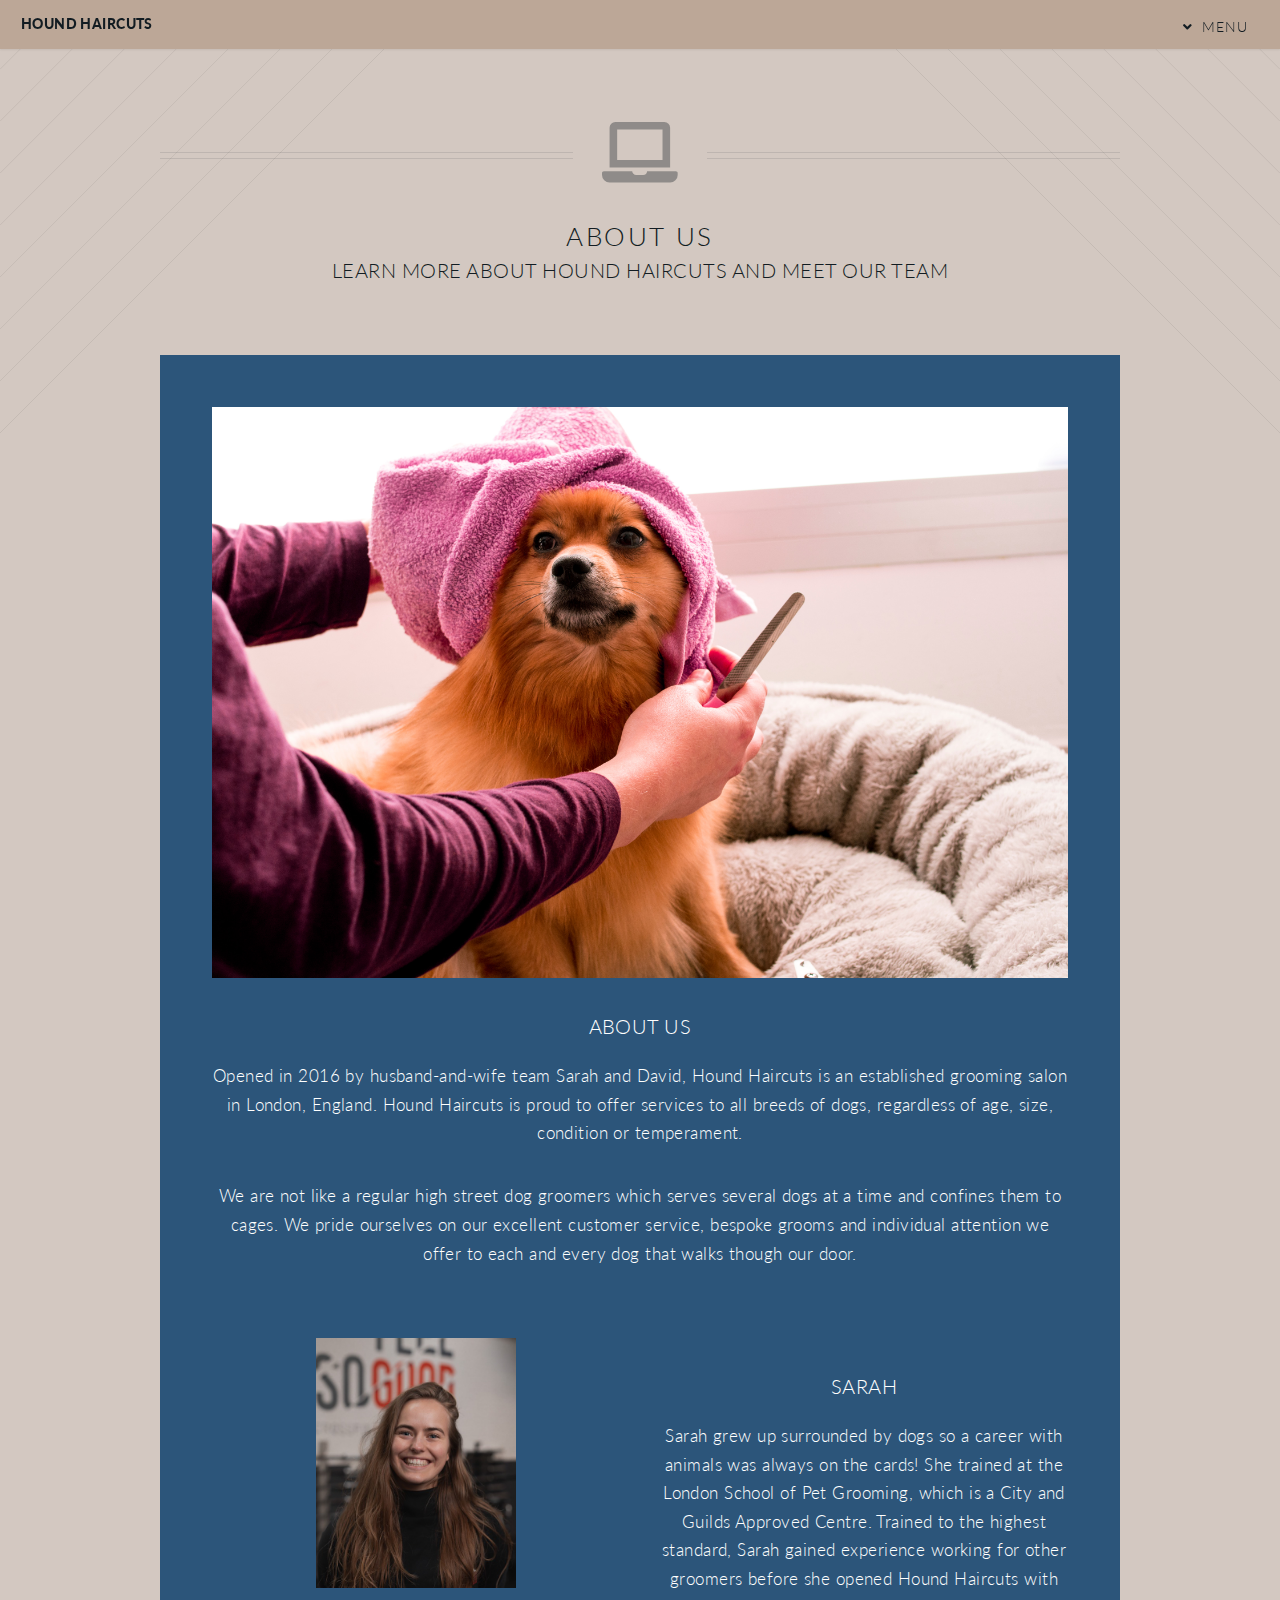
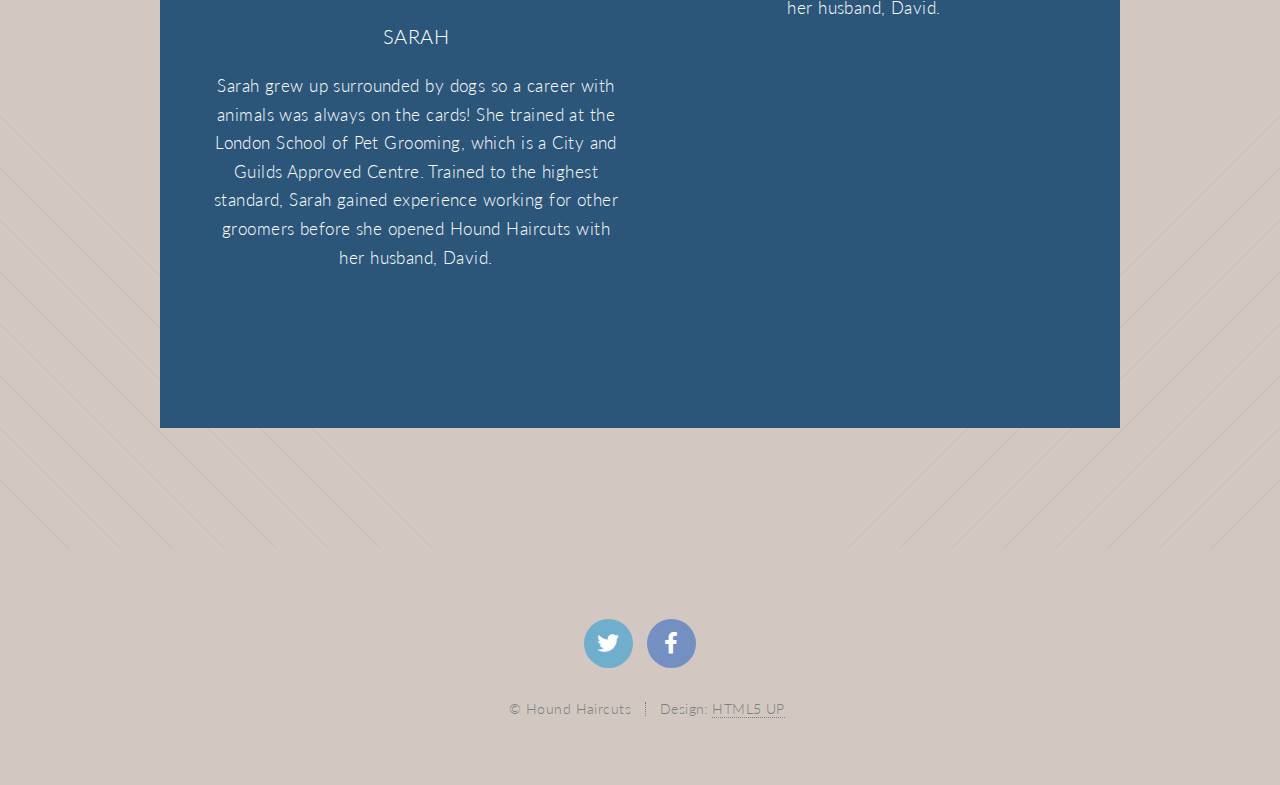
==== aboutUs.html @ f64ed1cf "about us page added" ====
<!DOCTYPE HTML>
<!--
	Twenty by HTML5 UP
	html5up.net | @ajlkn
	Free for personal and commercial use under the CCA 3.0 license (html5up.net/license)
-->
<html>
	<head>
		<title>Left Sidebar - Twenty by HTML5 UP</title>
		<meta charset="utf-8" />
		<meta name="viewport" content="width=device-width, initial-scale=1, user-scalable=no" />
		<link rel="stylesheet" href="assets/css/main.css" />
		<noscript><link rel="stylesheet" href="assets/css/noscript.css" /></noscript>
	</head>
	<body class="left-sidebar is-preload">
		<div id="page-wrapper">

			<!-- Header -->
			<header id="header">
				<h1 id="logo"><a href="index.html">Hound Haircuts</a></h1>
				<nav id="nav">
					<ul>
						<li class="submenu">
							<a href="#">Menu</a>
							<ul>
								<li><a href="index.html">Home</a></li>
								<li><a href="services.html">Our services</a></li>
								<li><a href="contact.html">Contact</a></li>
								</li>
							</ul>
				</nav>
			</header>

			<!-- Main -->
				<article id="main">

					<header class="special container">
						<span class="icon solid fa-laptop"></span>
						<h2>About Us</h2>
						<h3>Learn more about Hound Haircuts and meet our team</h3>
					</header>
					<section class="wrapper style4 container">
						<div class="row">
							<div>
							<section class = "special">
								<a href="#" class="image featured"><img src="images/dog4.jpg" alt="" /></a>
												<header>
													<h3>About Us</h3>
												</header>
												<p>Opened in 2016 by husband-and-wife team Sarah and David, Hound Haircuts is an established grooming salon in London, England. Hound Haircuts is proud to offer services to all breeds of dogs, regardless of age, size, condition or temperament.</p>
												<p>We are not like a regular high street dog groomers which serves several dogs at a time and confines them to cages. We pride ourselves on our excellent customer service, bespoke grooms and individual attention we offer to each and every dog that walks though our door.</p>
							</section>
						</div>
						</div>
						<a href="#" class="image featured"><img src="images/dog4.png" alt="" /></a>
					<section class="wrapper style1 container special">
						<div class="row">
							<div class="col-40 col-12-narrower">
								<section>
									<header>
										<a href="#" class="image featured headshot"><img src="images/headshot1.jpg" alt="" /></a>
										<h3>Sarah</h3>
									</header>
									<p>Sarah grew up surrounded by dogs so a career with animals was always on the cards! She trained at the London School of Pet Grooming, which is a City and Guilds Approved Centre. Trained to the highest standard, Sarah gained experience working for other groomers before she opened Hound Haircuts with her husband, David.</p>
								</section>
							</div>
							<div class="col-40 col-12-narrower">
								<section>
									<header>
										<a href="#" class="image featured headshot"><img src="images/headshot3.jpg" alt="" /></a>
										<h3>Sarah</h3>
									</header>
									<p>Sarah grew up surrounded by dogs so a career with animals was always on the cards! She trained at the London School of Pet Grooming, which is a City and Guilds Approved Centre. Trained to the highest standard, Sarah gained experience working for other groomers before she opened Hound Haircuts with her husband, David.</p>
								</section>
							</div>
						</div>
				</article>

			<!-- Footer -->
			<footer id="footer">

				<ul class="icons">
					<li><a href="#" class="icon brands circle fa-twitter"><span class="label">Twitter</span></a></li>
					<li><a href="#" class="icon brands circle fa-facebook-f"><span class="label">Facebook</span></a></li>
				</ul>
				<ul class="copyright">
					<li>&copy; Hound Haircuts</li><li>Design: <a href="http://html5up.net">HTML5 UP</a></li>
				</ul>

			</footer>

		</div>

		<!-- Scripts -->
			<script src="assets/js/jquery.min.js"></script>
			<script src="assets/js/jquery.dropotron.min.js"></script>
			<script src="assets/js/jquery.scrolly.min.js"></script>
			<script src="assets/js/jquery.scrollgress.min.js"></script>
			<script src="assets/js/jquery.scrollex.min.js"></script>
			<script src="assets/js/browser.min.js"></script>
			<script src="assets/js/breakpoints.min.js"></script>
			<script src="assets/js/util.js"></script>
			<script src="assets/js/main.js"></script>

	</body>
</html>
---- assets/css/main.css ----
@import url("fontawesome-all.min.css");
@import url("https://fonts.googleapis.com/css?family=Lato:300,400,900");

/*
	Twenty by HTML5 UP
	html5up.net | @ajlkn
	Free for personal and commercial use under the CCA 3.0 license (html5up.net/license)
*/

html, body, div, span, applet, object,
iframe, h1, h2, h3, h4, h5, h6, p, blockquote,
pre, a, abbr, acronym, address, big, cite,
code, del, dfn, em, img, ins, kbd, q, s, samp,
small, strike, strong, sub, sup, tt, var, b,
u, i, center, dl, dt, dd, ol, ul, li, fieldset,
form, label, legend, table, caption, tbody,
tfoot, thead, tr, th, td, article, aside,
canvas, details, embed, figure, figcaption,
footer, header, hgroup, menu, nav, output, ruby,
section, summary, time, mark, audio, video {
	margin: 0;
	padding: 0;
	border: 0;
	font-size: 100%;
	font: inherit;
	vertical-align: baseline;}

article, aside, details, figcaption, figure,
footer, header, hgroup, menu, nav, section {
	display: block;}

body {
	line-height: 1;
}

ol, ul {
	list-style: none;
}

blockquote, q {
	quotes: none;
}

	blockquote:before, blockquote:after, q:before, q:after {
		content: '';
		content: none;
	}

table {
	border-collapse: collapse;
	border-spacing: 0;
}

body {
	-webkit-text-size-adjust: none;
}

mark {
	background-color: transparent;
	color: inherit;
}

input::-moz-focus-inner {
	border: 0;
	padding: 0;
}

input, select, textarea {
	-moz-appearance: none;
	-webkit-appearance: none;
	-ms-appearance: none;
	appearance: none;
}

/* Basic */

	html {
		box-sizing: border-box;
	}

	*, *:before, *:after {
		box-sizing: inherit;
	}

	body {
		background: #d3c8c1;
	}

		body.is-preload *, body.is-preload *:before, body.is-preload *:after {
			-moz-animation: none !important;
			-webkit-animation: none !important;
			-ms-animation: none !important;
			animation: none !important;
			-moz-transition: none !important;
			-webkit-transition: none !important;
			-ms-transition: none !important;
			transition: none !important;
		}

	body, input, select, textarea {
		color: #121c22;
		font-family: 'Lato', sans-serif;
		font-size: 15pt;
		font-weight: 300;
		letter-spacing: 0.025em;
		line-height: 1.75em;
	}

	a {
		-moz-transition: color 0.2s ease-in-out, border-color 0.2s ease-in-out, background-color 0.2s ease-in-out;
		-webkit-transition: color 0.2s ease-in-out, border-color 0.2s ease-in-out, background-color 0.2s ease-in-out;
		-ms-transition: color 0.2s ease-in-out, border-color 0.2s ease-in-out, background-color 0.2s ease-in-out;
		transition: color 0.2s ease-in-out, border-color 0.2s ease-in-out, background-color 0.2s ease-in-out;
		color: #3fb1a3;
		text-decoration: none;
		border-bottom: dotted 1px;
	}

		a:hover {
			border-bottom-color: transparent;
		}

	strong, b {
		font-weight: 400;
	}

	p, ul, ol, dl, table, blockquote {
		margin: 0 0 2em 0;
	}

	h1, h2, h3, h4, h5, h6 {
		color: inherit;
		font-weight: 300;
		line-height: 1.75em;
		margin-bottom: 1em;
		text-transform: uppercase;
	}

		h1 a, h2 a, h3 a, h4 a, h5 a, h6 a {
			color: inherit;
			text-decoration: none;
			border: 0;
		}

	h2 {
		font-size: 1.5em;
		letter-spacing: 0.1em;
	}

	h3 {
		font-size: 1.15em;
		letter-spacing: 0.025em;
	}

	sub {
		font-size: 0.8em;
		position: relative;
		top: 0.5em;
	}

	sup {
		font-size: 0.8em;
		position: relative;
		top: -0.5em;
	}

	hr {
		border-top: solid 1px rgba(124, 128, 129, 0.2);
		border: 0;
		margin-bottom: 1.5em;
	}

	blockquote {
		border-left: solid 0.5em rgba(124, 128, 129, 0.2);
		font-style: italic;
		padding: 1em 0 1em 2em;
	}

/* Container */

	.container {
		margin: 0 auto;
		max-width: 100%;
		width: 1400px;
	}

		.container.medium {
			width: 1050px;
		}

		@media screen and (max-width: 1680px) {

			.container {
				width: 1200px;
			}

				.container.medium {
					width: 900px;
				}

		}

		@media screen and (max-width: 1280px) {

			.container {
				width: 960px;
			}

				.container.medium {
					width: 735px;
				}

		}

		@media screen and (max-width: 980px) {

			.container {
				width: 95%;
			}

				.container.medium {
					width: 71.25%;
				}

		}

		@media screen and (max-width: 840px) {

			.container {
				width: 95%;
			}

				.container.medium {
					width: 95%;
				}

		}

		@media screen and (max-width: 736px) {

			.container {
				width: 100%;
			}

				.container.medium {
					width: 100%;
				}

		}

/* Row */

	.row {
		display: flex;
		flex-wrap: wrap;
		box-sizing: border-box;
		align-items: stretch;
	}

		.row > * {
			box-sizing: border-box;
		}

		.row.gtr-uniform > * > :last-child {
			margin-bottom: 0;
		}

		.row.aln-left {
			justify-content: flex-start;
		}

		.row.aln-center {
			justify-content: center;
		}

		.row.aln-right {
			justify-content: flex-end;
		}

		.row.aln-top {
			align-items: flex-start;
		}

		.row.aln-middle {
			align-items: center;
		}

		.row.aln-bottom {
			align-items: flex-end;
		}

		.row > .imp {
			order: -1;
		}

		.row > .col-1 {
			width: 8.33333%;
		}

		.row > .off-1 {
			margin-left: 8.33333%;
		}

		.row > .col-2 {
			width: 16.66667%;
		}

		.row > .off-2 {
			margin-left: 16.66667%;
		}

		.row > .col-3 {
			width: 25%;
		}

		.row > .off-3 {
			margin-left: 25%;
		}

		.row > .col-4 {
			width: 33.33333%;
		}
		.row > .col-4 {
			width: 33.33333%;
		}
		.row > .col-40 {
			width: 50%;
		}
		.row > .col-5 {
			width: 100%;
		}


		.row > .off-4 {
			margin-left: 33.33333%;
		}

		.row > .col-5 {
			width: 41.66667%;
		}

		.row > .off-5 {
			margin-left: 41.66667%;
		}

		.row > .col-6 {
			width: 50%;
		}

		.row > .off-6 {
			margin-left: 50%;
		}

		.row > .col-7 {
			width: 58.33333%;
		}

		.row > .off-7 {
			margin-left: 58.33333%;
		}

		.row > .col-8 {
			width: 66.66667%;
		}

		.row > .off-8 {
			margin-left: 66.66667%;
		}

		.row > .col-9 {
			width: 75%;
		}

		.row > .off-9 {
			margin-left: 75%;
		}

		.row > .col-10 {
			width: 83.33333%;
		}

		.row > .off-10 {
			margin-left: 83.33333%;
		}

		.row > .col-11 {
			width: 91.66667%;
		}

		.row > .off-11 {
			margin-left: 91.66667%;
		}

		.row > .col-12 {
			width: 100%;
		}

		.row > .off-12 {
			margin-left: 100%;
		}

		.row.gtr-0 {
			margin-top: 0px;
			margin-left: 0px;
		}

			.row.gtr-0 > * {
				padding: 0px 0 0 0px;
			}

			.row.gtr-0.gtr-uniform {
				margin-top: 0px;
			}

				.row.gtr-0.gtr-uniform > * {
					padding-top: 0px;
				}

		.row.gtr-25 {
			margin-top: -12.5px;
			margin-left: -12.5px;
		}

			.row.gtr-25 > * {
				padding: 12.5px 0 0 12.5px;
			}

			.row.gtr-25.gtr-uniform {
				margin-top: -12.5px;
			}

				.row.gtr-25.gtr-uniform > * {
					padding-top: 12.5px;
				}

		.row.gtr-50 {
			margin-top: -25px;
			margin-left: -25px;
		}

			.row.gtr-50 > * {
				padding: 25px 0 0 25px;
			}

			.row.gtr-50.gtr-uniform {
				margin-top: -25px;
			}

				.row.gtr-50.gtr-uniform > * {
					padding-top: 25px;
				}

		.row {
			margin-top: -50px;
			margin-left: -50px;
		}

			.row > * {
				padding: 50px 0 0 50px;
			}

			.row.gtr-uniform {
				margin-top: -50px;
			}

				.row.gtr-uniform > * {
					padding-top: 50px;
				}

		.row.gtr-150 {
			margin-top: -75px;
			margin-left: -75px;
		}

			.row.gtr-150 > * {
				padding: 75px 0 0 75px;
			}

			.row.gtr-150.gtr-uniform {
				margin-top: -75px;
			}

				.row.gtr-150.gtr-uniform > * {
					padding-top: 75px;
				}

		.row.gtr-200 {
			margin-top: -100px;
			margin-left: -100px;
		}

			.row.gtr-200 > * {
				padding: 100px 0 0 100px;
			}

			.row.gtr-200.gtr-uniform {
				margin-top: -100px;
			}

				.row.gtr-200.gtr-uniform > * {
					padding-top: 100px;
				}

		@media screen and (max-width: 1680px) {

			.row {
				display: flex;
				flex-wrap: wrap;
				box-sizing: border-box;
				align-items: stretch;
			}

				.row > * {
					box-sizing: border-box;
				}

				.row.gtr-uniform > * > :last-child {
					margin-bottom: 0;
				}

				.row.aln-left {
					justify-content: flex-start;
				}

				.row.aln-center {
					justify-content: center;
				}

				.row.aln-right {
					justify-content: flex-end;
				}

				.row.aln-top {
					align-items: flex-start;
				}

				.row.aln-middle {
					align-items: center;
				}

				.row.aln-bottom {
					align-items: flex-end;
				}

				.row > .imp-wide {
					order: -1;
				}

				.row > .col-1-wide {
					width: 8.33333%;
				}

				.row > .off-1-wide {
					margin-left: 8.33333%;
				}

				.row > .col-2-wide {
					width: 16.66667%;
				}

				.row > .off-2-wide {
					margin-left: 16.66667%;
				}

				.row > .col-3-wide {
					width: 25%;
				}

				.row > .off-3-wide {
					margin-left: 25%;
				}

				.row > .col-4-wide {
					width: 33.33333%;
				}

				.row > .off-4-wide {
					margin-left: 33.33333%;
				}

				.row > .col-5-wide {
					width: 41.66667%;
				}

				.row > .off-5-wide {
					margin-left: 41.66667%;
				}

				.row > .col-6-wide {
					width: 50%;
				}

				.row > .off-6-wide {
					margin-left: 50%;
				}

				.row > .col-7-wide {
					width: 58.33333%;
				}

				.row > .off-7-wide {
					margin-left: 58.33333%;
				}

				.row > .col-8-wide {
					width: 66.66667%;
				}

				.row > .off-8-wide {
					margin-left: 66.66667%;
				}

				.row > .col-9-wide {
					width: 75%;
				}

				.row > .off-9-wide {
					margin-left: 75%;
				}

				.row > .col-10-wide {
					width: 83.33333%;
				}

				.row > .off-10-wide {
					margin-left: 83.33333%;
				}

				.row > .col-11-wide {
					width: 91.66667%;
				}

				.row > .off-11-wide {
					margin-left: 91.66667%;
				}

				.row > .col-12-wide {
					width: 100%;
				}

				.row > .off-12-wide {
					margin-left: 100%;
				}

				.row.gtr-0 {
					margin-top: 0px;
					margin-left: 0px;
				}

					.row.gtr-0 > * {
						padding: 0px 0 0 0px;
					}

					.row.gtr-0.gtr-uniform {
						margin-top: 0px;
					}

						.row.gtr-0.gtr-uniform > * {
							padding-top: 0px;
						}

				.row.gtr-25 {
					margin-top: -10px;
					margin-left: -10px;
				}

					.row.gtr-25 > * {
						padding: 10px 0 0 10px;
					}

					.row.gtr-25.gtr-uniform {
						margin-top: -10px;
					}

						.row.gtr-25.gtr-uniform > * {
							padding-top: 10px;
						}

				.row.gtr-50 {
					margin-top: -20px;
					margin-left: -20px;
				}

					.row.gtr-50 > * {
						padding: 20px 0 0 20px;
					}

					.row.gtr-50.gtr-uniform {
						margin-top: -20px;
					}

						.row.gtr-50.gtr-uniform > * {
							padding-top: 20px;
						}

				.row {
					margin-top: -40px;
					margin-left: -40px;
				}

					.row > * {
						padding: 40px 0 0 40px;
					}

					.row.gtr-uniform {
						margin-top: -40px;
					}

						.row.gtr-uniform > * {
							padding-top: 40px;
						}

				.row.gtr-150 {
					margin-top: -60px;
					margin-left: -60px;
				}

					.row.gtr-150 > * {
						padding: 60px 0 0 60px;
					}

					.row.gtr-150.gtr-uniform {
						margin-top: -60px;
					}

						.row.gtr-150.gtr-uniform > * {
							padding-top: 60px;
						}

				.row.gtr-200 {
					margin-top: -80px;
					margin-left: -80px;
				}

					.row.gtr-200 > * {
						padding: 80px 0 0 80px;
					}

					.row.gtr-200.gtr-uniform {
						margin-top: -80px;
					}

						.row.gtr-200.gtr-uniform > * {
							padding-top: 80px;
						}

		}

		@media screen and (max-width: 1280px) {

			.row {
				display: flex;
				flex-wrap: wrap;
				box-sizing: border-box;
				align-items: stretch;
			}

				.row > * {
					box-sizing: border-box;
				}

				.row.gtr-uniform > * > :last-child {
					margin-bottom: 0;
				}

				.row.aln-left {
					justify-content: flex-start;
				}

				.row.aln-center {
					justify-content: center;
				}

				.row.aln-right {
					justify-content: flex-end;
				}

				.row.aln-top {
					align-items: flex-start;
				}

				.row.aln-middle {
					align-items: center;
				}

				.row.aln-bottom {
					align-items: flex-end;
				}

				.row > .imp-normal {
					order: -1;
				}

				.row > .col-1-normal {
					width: 8.33333%;
				}

				.row > .off-1-normal {
					margin-left: 8.33333%;
				}

				.row > .col-2-normal {
					width: 16.66667%;
				}

				.row > .off-2-normal {
					margin-left: 16.66667%;
				}

				.row > .col-3-normal {
					width: 25%;
				}

				.row > .off-3-normal {
					margin-left: 25%;
				}

				.row > .col-4-normal {
					width: 33.33333%;
				}

				.row > .off-4-normal {
					margin-left: 33.33333%;
				}

				.row > .col-5-normal {
					width: 41.66667%;
				}

				.row > .off-5-normal {
					margin-left: 41.66667%;
				}

				.row > .col-6-normal {
					width: 50%;
				}

				.row > .off-6-normal {
					margin-left: 50%;
				}

				.row > .col-7-normal {
					width: 58.33333%;
				}

				.row > .off-7-normal {
					margin-left: 58.33333%;
				}

				.row > .col-8-normal {
					width: 66.66667%;
				}

				.row > .off-8-normal {
					margin-left: 66.66667%;
				}

				.row > .col-9-normal {
					width: 75%;
				}

				.row > .off-9-normal {
					margin-left: 75%;
				}

				.row > .col-10-normal {
					width: 83.33333%;
				}

				.row > .off-10-normal {
					margin-left: 83.33333%;
				}

				.row > .col-11-normal {
					width: 91.66667%;
				}

				.row > .off-11-normal {
					margin-left: 91.66667%;
				}

				.row > .col-12-normal {
					width: 100%;
				}

				.row > .off-12-normal {
					margin-left: 100%;
				}

				.row.gtr-0 {
					margin-top: 0px;
					margin-left: 0px;
				}

					.row.gtr-0 > * {
						padding: 0px 0 0 0px;
					}

					.row.gtr-0.gtr-uniform {
						margin-top: 0px;
					}

						.row.gtr-0.gtr-uniform > * {
							padding-top: 0px;
						}

				.row.gtr-25 {
					margin-top: -10px;
					margin-left: -10px;
				}

					.row.gtr-25 > * {
						padding: 10px 0 0 10px;
					}

					.row.gtr-25.gtr-uniform {
						margin-top: -10px;
					}

						.row.gtr-25.gtr-uniform > * {
							padding-top: 10px;
						}

				.row.gtr-50 {
					margin-top: -20px;
					margin-left: -20px;
				}

					.row.gtr-50 > * {
						padding: 20px 0 0 20px;
					}

					.row.gtr-50.gtr-uniform {
						margin-top: -20px;
					}

						.row.gtr-50.gtr-uniform > * {
							padding-top: 20px;
						}

				.row {
					margin-top: -40px;
					margin-left: -40px;
				}

					.row > * {
						padding: 40px 0 0 40px;
					}

					.row.gtr-uniform {
						margin-top: -40px;
					}

						.row.gtr-uniform > * {
							padding-top: 40px;
						}

				.row.gtr-150 {
					margin-top: -60px;
					margin-left: -60px;
				}

					.row.gtr-150 > * {
						padding: 60px 0 0 60px;
					}

					.row.gtr-150.gtr-uniform {
						margin-top: -60px;
					}

						.row.gtr-150.gtr-uniform > * {
							padding-top: 60px;
						}

				.row.gtr-200 {
					margin-top: -80px;
					margin-left: -80px;
				}

					.row.gtr-200 > * {
						padding: 80px 0 0 80px;
					}

					.row.gtr-200.gtr-uniform {
						margin-top: -80px;
					}

						.row.gtr-200.gtr-uniform > * {
							padding-top: 80px;
						}

		}

		@media screen and (max-width: 980px) {

			.row {
				display: flex;
				flex-wrap: wrap;
				box-sizing: border-box;
				align-items: stretch;
			}

				.row > * {
					box-sizing: border-box;
				}

				.row.gtr-uniform > * > :last-child {
					margin-bottom: 0;
				}

				.row.aln-left {
					justify-content: flex-start;
				}

				.row.aln-center {
					justify-content: center;
				}

				.row.aln-right {
					justify-content: flex-end;
				}

				.row.aln-top {
					align-items: flex-start;
				}

				.row.aln-middle {
					align-items: center;
				}

				.row.aln-bottom {
					align-items: flex-end;
				}

				.row > .imp-narrow {
					order: -1;
				}

				.row > .col-1-narrow {
					width: 8.33333%;
				}

				.row > .off-1-narrow {
					margin-left: 8.33333%;
				}

				.row > .col-2-narrow {
					width: 16.66667%;
				}

				.row > .off-2-narrow {
					margin-left: 16.66667%;
				}

				.row > .col-3-narrow {
					width: 25%;
				}

				.row > .off-3-narrow {
					margin-left: 25%;
				}

				.row > .col-4-narrow {
					width: 33.33333%;
				}

				.row > .off-4-narrow {
					margin-left: 33.33333%;
				}

				.row > .col-5-narrow {
					width: 41.66667%;
				}

				.row > .off-5-narrow {
					margin-left: 41.66667%;
				}

				.row > .col-6-narrow {
					width: 50%;
				}

				.row > .off-6-narrow {
					margin-left: 50%;
				}

				.row > .col-7-narrow {
					width: 58.33333%;
				}

				.row > .off-7-narrow {
					margin-left: 58.33333%;
				}

				.row > .col-8-narrow {
					width: 66.66667%;
				}

				.row > .off-8-narrow {
					margin-left: 66.66667%;
				}

				.row > .col-9-narrow {
					width: 75%;
				}

				.row > .off-9-narrow {
					margin-left: 75%;
				}

				.row > .col-10-narrow {
					width: 83.33333%;
				}

				.row > .off-10-narrow {
					margin-left: 83.33333%;
				}

				.row > .col-11-narrow {
					width: 91.66667%;
				}

				.row > .off-11-narrow {
					margin-left: 91.66667%;
				}

				.row > .col-12-narrow {
					width: 100%;
				}

				.row > .off-12-narrow {
					margin-left: 100%;
				}

				.row.gtr-0 {
					margin-top: 0px;
					margin-left: 0px;
				}

					.row.gtr-0 > * {
						padding: 0px 0 0 0px;
					}

					.row.gtr-0.gtr-uniform {
						margin-top: 0px;
					}

						.row.gtr-0.gtr-uniform > * {
							padding-top: 0px;
						}

				.row.gtr-25 {
					margin-top: -7.5px;
					margin-left: -7.5px;
				}

					.row.gtr-25 > * {
						padding: 7.5px 0 0 7.5px;
					}

					.row.gtr-25.gtr-uniform {
						margin-top: -7.5px;
					}

						.row.gtr-25.gtr-uniform > * {
							padding-top: 7.5px;
						}

				.row.gtr-50 {
					margin-top: -15px;
					margin-left: -15px;
				}

					.row.gtr-50 > * {
						padding: 15px 0 0 15px;
					}

					.row.gtr-50.gtr-uniform {
						margin-top: -15px;
					}

						.row.gtr-50.gtr-uniform > * {
							padding-top: 15px;
						}

				.row {
					margin-top: -30px;
					margin-left: -30px;
				}

					.row > * {
						padding: 30px 0 0 30px;
					}

					.row.gtr-uniform {
						margin-top: -30px;
					}

						.row.gtr-uniform > * {
							padding-top: 30px;
						}

				.row.gtr-150 {
					margin-top: -45px;
					margin-left: -45px;
				}

					.row.gtr-150 > * {
						padding: 45px 0 0 45px;
					}

					.row.gtr-150.gtr-uniform {
						margin-top: -45px;
					}

						.row.gtr-150.gtr-uniform > * {
							padding-top: 45px;
						}

				.row.gtr-200 {
					margin-top: -60px;
					margin-left: -60px;
				}

					.row.gtr-200 > * {
						padding: 60px 0 0 60px;
					}

					.row.gtr-200.gtr-uniform {
						margin-top: -60px;
					}

						.row.gtr-200.gtr-uniform > * {
							padding-top: 60px;
						}

		}

		@media screen and (max-width: 840px) {

			.row {
				display: flex;
				flex-wrap: wrap;
				box-sizing: border-box;
				align-items: stretch;
			}

				.row > * {
					box-sizing: border-box;
				}

				.row.gtr-uniform > * > :last-child {
					margin-bottom: 0;
				}

				.row.aln-left {
					justify-content: flex-start;
				}

				.row.aln-center {
					justify-content: center;
				}

				.row.aln-right {
					justify-content: flex-end;
				}

				.row.aln-top {
					align-items: flex-start;
				}

				.row.aln-middle {
					align-items: center;
				}

				.row.aln-bottom {
					align-items: flex-end;
				}

				.row > .imp-narrower {
					order: -1;
				}

				.row > .col-1-narrower {
					width: 8.33333%;
				}

				.row > .off-1-narrower {
					margin-left: 8.33333%;
				}

				.row > .col-2-narrower {
					width: 16.66667%;
				}

				.row > .off-2-narrower {
					margin-left: 16.66667%;
				}

				.row > .col-3-narrower {
					width: 25%;
				}

				.row > .off-3-narrower {
					margin-left: 25%;
				}

				.row > .col-4-narrower {
					width: 33.33333%;
				}

				.row > .off-4-narrower {
					margin-left: 33.33333%;
				}

				.row > .col-5-narrower {
					width: 41.66667%;
				}

				.row > .off-5-narrower {
					margin-left: 41.66667%;
				}

				.row > .col-6-narrower {
					width: 50%;
				}

				.row > .off-6-narrower {
					margin-left: 50%;
				}

				.row > .col-7-narrower {
					width: 58.33333%;
				}

				.row > .off-7-narrower {
					margin-left: 58.33333%;
				}

				.row > .col-8-narrower {
					width: 66.66667%;
				}

				.row > .off-8-narrower {
					margin-left: 66.66667%;
				}

				.row > .col-9-narrower {
					width: 75%;
				}

				.row > .off-9-narrower {
					margin-left: 75%;
				}

				.row > .col-10-narrower {
					width: 83.33333%;
				}

				.row > .off-10-narrower {
					margin-left: 83.33333%;
				}

				.row > .col-11-narrower {
					width: 91.66667%;
				}

				.row > .off-11-narrower {
					margin-left: 91.66667%;
				}

				.row > .col-12-narrower {
					width: 100%;
				}

				.row > .off-12-narrower {
					margin-left: 100%;
				}

				.row.gtr-0 {
					margin-top: 0px;
					margin-left: 0px;
				}

					.row.gtr-0 > * {
						padding: 0px 0 0 0px;
					}

					.row.gtr-0.gtr-uniform {
						margin-top: 0px;
					}

						.row.gtr-0.gtr-uniform > * {
							padding-top: 0px;
						}

				.row.gtr-25 {
					margin-top: -7.5px;
					margin-left: -7.5px;
				}

					.row.gtr-25 > * {
						padding: 7.5px 0 0 7.5px;
					}

					.row.gtr-25.gtr-uniform {
						margin-top: -7.5px;
					}

						.row.gtr-25.gtr-uniform > * {
							padding-top: 7.5px;
						}

				.row.gtr-50 {
					margin-top: -15px;
					margin-left: -15px;
				}

					.row.gtr-50 > * {
						padding: 15px 0 0 15px;
					}

					.row.gtr-50.gtr-uniform {
						margin-top: -15px;
					}

						.row.gtr-50.gtr-uniform > * {
							padding-top: 15px;
						}

				.row {
					margin-top: -30px;
					margin-left: -30px;
				}

					.row > * {
						padding: 30px 0 0 30px;
					}

					.row.gtr-uniform {
						margin-top: -30px;
					}

						.row.gtr-uniform > * {
							padding-top: 30px;
						}

				.row.gtr-150 {
					margin-top: -45px;
					margin-left: -45px;
				}

					.row.gtr-150 > * {
						padding: 45px 0 0 45px;
					}

					.row.gtr-150.gtr-uniform {
						margin-top: -45px;
					}

						.row.gtr-150.gtr-uniform > * {
							padding-top: 45px;
						}

				.row.gtr-200 {
					margin-top: -60px;
					margin-left: -60px;
				}

					.row.gtr-200 > * {
						padding: 60px 0 0 60px;
					}

					.row.gtr-200.gtr-uniform {
						margin-top: -60px;
					}

						.row.gtr-200.gtr-uniform > * {
							padding-top: 60px;
						}

		}

		@media screen and (max-width: 736px) {

			.row {
				display: flex;
				flex-wrap: wrap;
				box-sizing: border-box;
				align-items: stretch;
			}

				.row > * {
					box-sizing: border-box;
				}

				.row.gtr-uniform > * > :last-child {
					margin-bottom: 0;
				}

				.row.aln-left {
					justify-content: flex-start;
				}

				.row.aln-center {
					justify-content: center;
				}

				.row.aln-right {
					justify-content: flex-end;
				}

				.row.aln-top {
					align-items: flex-start;
				}

				.row.aln-middle {
					align-items: center;
				}

				.row.aln-bottom {
					align-items: flex-end;
				}

				.row > .imp-mobile {
					order: -1;
				}

				.row > .col-1-mobile {
					width: 8.33333%;
				}

				.row > .off-1-mobile {
					margin-left: 8.33333%;
				}

				.row > .col-2-mobile {
					width: 16.66667%;
				}

				.row > .off-2-mobile {
					margin-left: 16.66667%;
				}

				.row > .col-3-mobile {
					width: 25%;
				}

				.row > .off-3-mobile {
					margin-left: 25%;
				}

				.row > .col-4-mobile {
					width: 33.33333%;
				}

				.row > .off-4-mobile {
					margin-left: 33.33333%;
				}

				.row > .col-5-mobile {
					width: 41.66667%;
				}

				.row > .off-5-mobile {
					margin-left: 41.66667%;
				}

				.row > .col-6-mobile {
					width: 50%;
				}

				.row > .off-6-mobile {
					margin-left: 50%;
				}

				.row > .col-7-mobile {
					width: 58.33333%;
				}

				.row > .off-7-mobile {
					margin-left: 58.33333%;
				}

				.row > .col-8-mobile {
					width: 66.66667%;
				}

				.row > .off-8-mobile {
					margin-left: 66.66667%;
				}

				.row > .col-9-mobile {
					width: 75%;
				}

				.row > .off-9-mobile {
					margin-left: 75%;
				}

				.row > .col-10-mobile {
					width: 83.33333%;
				}

				.row > .off-10-mobile {
					margin-left: 83.33333%;
				}

				.row > .col-11-mobile {
					width: 91.66667%;
				}

				.row > .off-11-mobile {
					margin-left: 91.66667%;
				}

				.row > .col-12-mobile {
					width: 100%;
				}

				.row > .off-12-mobile {
					margin-left: 100%;
				}

				.row.gtr-0 {
					margin-top: 0px;
					margin-left: 0px;
				}

					.row.gtr-0 > * {
						padding: 0px 0 0 0px;
					}

					.row.gtr-0.gtr-uniform {
						margin-top: 0px;
					}

						.row.gtr-0.gtr-uniform > * {
							padding-top: 0px;
						}

				.row.gtr-25 {
					margin-top: -7.5px;
					margin-left: -7.5px;
				}

					.row.gtr-25 > * {
						padding: 7.5px 0 0 7.5px;
					}

					.row.gtr-25.gtr-uniform {
						margin-top: -7.5px;
					}

						.row.gtr-25.gtr-uniform > * {
							padding-top: 7.5px;
						}

				.row.gtr-50 {
					margin-top: -15px;
					margin-left: -15px;
				}

					.row.gtr-50 > * {
						padding: 15px 0 0 15px;
					}

					.row.gtr-50.gtr-uniform {
						margin-top: -15px;
					}

						.row.gtr-50.gtr-uniform > * {
							padding-top: 15px;
						}

				.row {
					margin-top: -30px;
					margin-left: -30px;
				}

					.row > * {
						padding: 30px 0 0 30px;
					}

					.row.gtr-uniform {
						margin-top: -30px;
					}

						.row.gtr-uniform > * {
							padding-top: 30px;
						}

				.row.gtr-150 {
					margin-top: -45px;
					margin-left: -45px;
				}

					.row.gtr-150 > * {
						padding: 45px 0 0 45px;
					}

					.row.gtr-150.gtr-uniform {
						margin-top: -45px;
					}

						.row.gtr-150.gtr-uniform > * {
							padding-top: 45px;
						}

				.row.gtr-200 {
					margin-top: -60px;
					margin-left: -60px;
				}

					.row.gtr-200 > * {
						padding: 60px 0 0 60px;
					}

					.row.gtr-200.gtr-uniform {
						margin-top: -60px;
					}

						.row.gtr-200.gtr-uniform > * {
							padding-top: 60px;
						}

		}

/* Section/Article */

	section.special, article.special {
		text-align: center;
	}

	header.major {
		padding-bottom: 2em;
	}

	header.special {
		margin-bottom: 5em;
		padding-top: 7em;
		position: relative;
		text-align: center;
	}

		header.special:before, header.special:after {
			border-bottom: solid 1.5px;
			border-top: solid 1.5px;
			content: '';
			height: 7px;
			opacity: 0.1;
			position: absolute;
			top: 1.75em;
			width: 43%;
		}

		header.special:before {
			left: 0;
		}

		header.special:after {
			right: 0;
		}

		header.special h2 {
			margin-bottom: 0;
		}

		header.special h2 + p {
			margin-bottom: 0;
			padding-top: 1.5em;
		}

		header.special .icon {
			cursor: default;
			height: 7em;
			left: 0;
			position: absolute;
			text-align: center;
			top: 1em;
			width: 100%;
		}

			header.special .icon:before {
				font-size: 3.5em;
				opacity: 0.35;
			}

	footer > :last-child {
		margin-bottom: 0;
	}

	footer.major {
		padding-top: 3em;
	}

/* Form */

	input[type="text"],
	input[type="password"],
	input[type="email"],
	textarea {
		-moz-transition: background-color 0.2s ease-in-out, border-color 0.2s ease-in-out;
		-webkit-transition: background-color 0.2s ease-in-out, border-color 0.2s ease-in-out;
		-ms-transition: background-color 0.2s ease-in-out, border-color 0.2s ease-in-out;
		transition: background-color 0.2s ease-in-out, border-color 0.2s ease-in-out;
		-moz-appearance: none;
		-webkit-appearance: none;
		-ms-appearance: none;
		appearance: none;
		background: none;
		border: solid 1px rgba(124, 128, 129, 0.2);
		border-radius: 0;
		color: inherit;
		display: block;
		padding: 0.75em;
		text-decoration: none;
		width: 100%;
		outline: 0;
	}

		input[type="text"]:focus,
		input[type="password"]:focus,
		input[type="email"]:focus,
		textarea:focus {
			border-color: #1B262C;
		}

	input[type="text"],
	input[type="password"],
	input[type="email"] {
		line-height: 1em;
	}

	::-webkit-input-placeholder {
		color: inherit;
		opacity: 0.5;
		position: relative;
		top: 3px;
	}

	:-moz-placeholder {
		color: inherit;
		opacity: 0.5;
	}

	::-moz-placeholder {
		color: inherit;
		opacity: 0.5;
	}

	:-ms-input-placeholder {
		color: inherit;
		opacity: 0.5;
	}

/* Image */

	.image {
		border: 0;
		position: relative;
	}

		.image:before {
			/* background: url("images/overlay.png"); */
			content: '';
			height: 100%;
			left: 0;
			position: absolute;
			top: 0;
			width: 100%;
		}

		.image.fit {
			display: block;
		}

			.image.fit img {
				display: block;
				width: 100%;
			}

		.image.featured {
			display: block;
			margin: 0 0 2em 0;
		}

			.image.featured img {
				display: block;
				width: 100%;
			}
			.image.featured.headshot img {
				display: block;
				width: 200px;
				margin: 0 auto;
			}

/* Icon */

	.icon {
		text-decoration: none;
		position: relative;
	}

		.icon:before {
			-moz-osx-font-smoothing: grayscale;
			-webkit-font-smoothing: antialiased;
			display: inline-block;
			font-style: normal;
			font-variant: normal;
			text-rendering: auto;
			line-height: 1;
			text-transform: none !important;
			font-family: 'Font Awesome 5 Free';
			font-weight: 400;
		}

		.icon.solid:before {
			font-weight: 900;
		}

		.icon:before {
			line-height: inherit;
		}

		.icon.brands:before {
			font-family: 'Font Awesome 5 Brands';
		}

		.icon.circle {
			-moz-transition: all 0.2s ease-in-out;
			-webkit-transition: all 0.2s ease-in-out;
			-ms-transition: all 0.2s ease-in-out;
			transition: all 0.2s ease-in-out;
			border: 0;
			border-radius: 100%;
			display: inline-block;
			font-size: 1.25em;
			height: 2.25em;
			left: 0;
			line-height: 2.25em;
			text-align: center;
			text-decoration: none;
			top: 0;
			width: 2.25em;
		}

			.icon.circle:hover {
				top: -0.2em;
			}

			.icon.circle.fa-twitter {
				background: #70aecd;
				color: #fff;
			}

				.icon.circle.fa-twitter:hover {
					background: #7fb7d2;
				}

			.icon.circle.fa-facebook-f {
				background: #7490c3;
				color: #fff;
			}

				.icon.circle.fa-facebook-f:hover {
					background: #829bc9;
				}

			.icon.circle.fa-google-plus-g {
				background: #db6b67;
				color: #fff;
			}

				.icon.circle.fa-google-plus-g:hover {
					background: #df7b77;
				}

			.icon.circle.fa-github {
				background: #dcad8b;
				color: #fff;
			}

				.icon.circle.fa-github:hover {
					background: #e1b89b;
				}

			.icon.circle.fa-dribbble {
				background: #da83ae;
				color: #fff;
			}

				.icon.circle.fa-dribbble:hover {
					background: #df93b8;
				}

		.icon.featured {
			cursor: default;
			display: block;
			margin: 0 0 1.5em 0;
			opacity: 0.35;
			text-align: center;
		}

			.icon.featured:before {
				font-size: 5em;
				line-height: 1em;
			}

		.icon > .label {
			display: none;
		}

/* List */

	ol {
		list-style: decimal;
		padding-left: 1.25em;
	}

		ol li {
			padding-left: 0.25em;
		}

	ul {
		list-style: disc;
		padding-left: 1em;
	}

		ul li {
			padding-left: 0.5em;
		}

/* Icons */

	ul.icons {
		list-style: none;
		padding-left: 0;
		cursor: default;
	}

		ul.icons li {
			display: inline-block;
			line-height: 1em;
			padding-left: 0.5em;
		}

			ul.icons li:first-child {
				padding-left: 0;
			}

/* Featured Icons */

	ul.featured-icons {
		cursor: default;
		margin: -0.75em 0 0 0;
		opacity: 0.35;
		overflow: hidden;
		position: relative;
		list-style: none;
		padding-left: 0;
	}

		ul.featured-icons li {
			display: block;
			float: left;
			text-align: center;
			width: 50%;
			padding-left: 0;
			margin-bottom: 1em;
		}

			ul.featured-icons li .icon {
				display: inline-block;
				font-size: 5.5em;
				height: 1em;
				line-height: 1.5em;
				width: 1em;
			}

/* Buttons */

	ul.buttons {
		cursor: default;
		list-style: none;
		padding-left: 0;
	}

		ul.buttons:last-child {
			margin-bottom: 0;
		}

		ul.buttons li {
			display: inline-block;
			padding: 0 0 0 1.5em;
		}

			ul.buttons li:first-child {
				padding: 0;
			}

		ul.buttons.stacked li {
			display: block;
			padding: 1.5em 0 0 0;
		}

			ul.buttons.stacked li:first-child {
				padding: 0;
			}


/* Table */

	table {
		width: 100%;
	}

		table.default {
			width: 100%;
		}

			table.default tbody tr {
				border-bottom: solid 1px rgba(124, 128, 129, 0.2);
			}

			table.default td {
				padding: 0.5em 1em 0.5em 1em;
			}

			table.default th {
				font-weight: 400;
				padding: 0.5em 1em 0.5em 1em;
				text-align: left;
			}

			table.default thead {
				background: #7c8081;
				color: #fff;
			}

/* Button */

	input[type="button"],
	input[type="submit"],
	input[type="reset"],
	button,
	.button {
		-moz-appearance: none;
		-webkit-appearance: none;
		-ms-appearance: none;
		appearance: none;
		-moz-transition: color 0.2s ease-in-out, border-color 0.2s ease-in-out, background-color 0.2s ease-in-out;
		-webkit-transition: color 0.2s ease-in-out, border-color 0.2s ease-in-out, background-color 0.2s ease-in-out;
		-ms-transition: color 0.2s ease-in-out, border-color 0.2s ease-in-out, background-color 0.2s ease-in-out;
		transition: color 0.2s ease-in-out, border-color 0.2s ease-in-out, background-color 0.2s ease-in-out;
		background: none;
		border: solid 1px;
		border-radius: 0;
		color: inherit;
		cursor: pointer;
		display: inline-block;
		font-size: 0.8em;
		font-weight: 900;
		letter-spacing: 2px;
		min-width: 18em;
		padding: 0 0.75em;
		line-height: 3.75em;
		text-align: center;
		text-decoration: none;
		text-transform: uppercase;
		background: #1b262c93;
	}

		input[type="button"]:hover,
		input[type="submit"]:hover,
		input[type="reset"]:hover,
		button:hover,
		.button:hover {
			background: rgba(188, 202, 206, 0.15);
			border-color: inherit;
		}

		input[type="button"].primary,
		input[type="submit"].primary,
		input[type="reset"].primary,
		button.primary,
		.button.primary {
			background: #0F4C75;
			border-color: #0F4C75;
			color: #fff !important;
		}

			input[type="button"].primary:hover,
			input[type="submit"].primary:hover,
			input[type="reset"].primary:hover,
			button.primary:hover,
			.button.primary:hover {
				background: #1B262C !important;
				border-color: #1B262C !important;
			}

		input[type="button"].fit,
		input[type="submit"].fit,
		input[type="reset"].fit,
		button.fit,
		.button.fit {
			width: 100%;
		}

		input[type="button"].small,
		input[type="submit"].small,
		input[type="reset"].small,
		button.small,
		.button.small {
			font-size: 0.7em;
			min-width: 14em;
			padding: 0.5em 0;
		}

/* Wrapper */

	.wrapper {
		margin-bottom: 5em;
		padding: 5em;
	}

		.wrapper.style1 {
			padding: 0;
		}

		.wrapper.style2 {
			background-color: #2c557a;
			background-image: url("images/light-bl.svg"), url("images/light-br.svg");
			background-position: bottom left, bottom right;
			background-repeat: no-repeat, no-repeat;
			background-size: 25em, 25em;
			color: #fff;
		}

			.wrapper.style2 input[type="button"]:hover,
			.wrapper.style2 input[type="submit"]:hover,
			.wrapper.style2 input[type="reset"]:hover,
			.wrapper.style2 button:hover,
			.wrapper.style2 .button:hover {
				background: rgba(255, 255, 255, 0.15) !important;
			}

			.wrapper.style2 input[type="button"].primary,
			.wrapper.style2 input[type="submit"].primary,
			.wrapper.style2 input[type="reset"].primary,
			.wrapper.style2 button.primary,
			.wrapper.style2 .button.primary {
				background: #fff;
				border-color: #fff;
				color: #83d3c9 !important;
			}

				.wrapper.style2 input[type="button"].primary:hover,
				.wrapper.style2 input[type="submit"].primary:hover,
				.wrapper.style2 input[type="reset"].primary:hover,
				.wrapper.style2 button.primary:hover,
				.wrapper.style2 .button.primary:hover {
					border-color: inherit !important;
					color: #fff !important;
				}

		.wrapper.style3 {
			background: #fff;
			color: inherit;
		}

		.wrapper.style4 {
			background: #2c557a;
			color: #fff;
			padding: 4em;
		}

/* Header */

	@-moz-keyframes reveal-header {
		0% {
			top: -5em;
		}

		100% {
			top: 0;
		}
	}

	@-webkit-keyframes reveal-header {
		0% {
			top: -5em;
		}

		100% {
			top: 0;
		}
	}

	@-ms-keyframes reveal-header {
		0% {
			top: -5em;
		}

		100% {
			top: 0;
		}
	}

	@keyframes reveal-header {
		0% {
			top: -5em;
		}

		100% {
			top: 0;
		}
	}

	#header {
		background: #bca797;
		box-shadow: 0 1px 2px 0 rgba(0, 0, 0, 0.075);
		color: inherit;
		cursor: default;
		font-size: 0.8em;
		left: 0;
		padding: 1em 1.5em;
		position: fixed;
		top: 0;
		width: 100%;
		z-index: 10000;
	}

		#header h1 {
			font-weight: 900;
			margin: 0;
		}

			#header h1 span {
				font-weight: 300;
			}

		#header nav {
			letter-spacing: 0.075em;
			position: absolute;
			right: 1.5em;
			text-transform: uppercase;
			top: 0.75em;
		}

			#header nav ul {
				list-style: none;
				padding-left: 0;
			}

				#header nav ul li {
					display: inline-block;
					margin-left: 1.5em;
					padding-left: 0;
				}

					#header nav ul li > ul {
						display: none;
					}

					#header nav ul li a {
						border: solid 1px transparent;
						color: inherit;
						display: inline-block;
						line-height: 1em;
						padding: 0.6em 0.75em;
						text-decoration: none;
					}

					#header nav ul li input[type="button"],
					#header nav ul li input[type="submit"],
					#header nav ul li input[type="reset"],
					#header nav ul li button,
					#header nav ul li .button {
						font-size: 1em;
						min-width: 0;
						width: auto;
					}

					#header nav ul li.submenu > a {
						text-decoration: none;
					}

						#header nav ul li.submenu > a:before {
							-moz-osx-font-smoothing: grayscale;
							-webkit-font-smoothing: antialiased;
							display: inline-block;
							font-style: normal;
							font-variant: normal;
							text-rendering: auto;
							line-height: 1;
							text-transform: none !important;
							font-family: 'Font Awesome 5 Free';
							font-weight: 900;
						}

						#header nav ul li.submenu > a:before {
							content: '\f107';
							margin-right: 0.65em;
						}

					#header nav ul li.active > a, #header nav ul li:hover > a {
						-moz-transition: all 0.2s ease-in-out;
						-webkit-transition: all 0.2s ease-in-out;
						-ms-transition: all 0.2s ease-in-out;
						transition: all 0.2s ease-in-out;
						background: rgba(188, 202, 206, 0.15);
					}

					#header nav ul li.current > a {
						font-weight: 900;
					}

		#header.reveal {
			-moz-animation: reveal-header 0.5s;
			-webkit-animation: reveal-header 0.5s;
			-ms-animation: reveal-header 0.5s;
			animation: reveal-header 0.5s;
		}

		#header.alt {
			-moz-animation: none;
			-webkit-animation: none;
			-ms-animation: none;
			animation: none;
			background: transparent;
			box-shadow: none;
			color: #fff;
			padding: 2em 2.5em;
			position: absolute;
		}

			#header.alt nav {
				right: 2.5em;
				top: 1.75em;
			}

				#header.alt nav ul li.active > a, #header.alt nav ul li:hover > a {
					border: solid 1px;
				}

/* Dropotron */

	.dropotron {
		list-style: none;
		padding-left: 0;
		background: #fff;
		box-shadow: 0 1px 2px 0 rgba(0, 0, 0, 0.075);
		line-height: 2.25em;
		min-width: 13em;
		padding: 1em 0;
		text-transform: uppercase;
		margin-top: calc(-1em + 1px);
	}

		.dropotron.level-0 {
			font-size: 0.7em;
			font-weight: 400;
			margin-top: 1.5em;
		}

			.dropotron.level-0:before {
				border-bottom: solid 0.5em #fff;
				border-left: solid 0.5em transparent;
				border-right: solid 0.5em transparent;
				content: '';
				left: 0.75em;
				position: absolute;
				top: -0.45em;
			}

		.dropotron > li {
			border-top: solid 1px rgba(124, 128, 129, 0.2);
			padding-left: 0;
		}

			.dropotron > li > a {
				-moz-transition: none;
				-webkit-transition: none;
				-ms-transition: none;
				transition: none;
				color: inherit;
				text-decoration: none;
				padding: 0 1em;
				border: 0;
			}

			.dropotron > li:hover > a {
				background: #506D84;
				color: #fff;
			}

			.dropotron > li:first-child {
				border-top: 0;
			}

/* Banner */

	@-moz-keyframes reveal-banner {
		0% {
			opacity: 0;
		}

		100% {
			opacity: 1;
		}
	}

	@-webkit-keyframes reveal-banner {
		0% {
			opacity: 0;
		}

		100% {
			opacity: 1;
		}
	}

	@-ms-keyframes reveal-banner {
		0% {
			opacity: 0;
		}

		100% {
			opacity: 1;
		}
	}

	@keyframes reveal-banner {
		0% {
			opacity: 0;
		}

		100% {
			opacity: 1;
		}
	}

	#banner {
		background-attachment: scroll, scroll, scroll, fixed;
		background-color: #645862;
		background-image: url("images/light-bl.svg"), url("images/light-br.svg"), url("images/overlay.png"), url("../../images/banner1.jpg");
		background-position: bottom left, bottom right, top left, top center;
		background-repeat: no-repeat, no-repeat, repeat, no-repeat;
		background-size: 25em, 25em, auto, cover;
		color: #fff;
		cursor: default;
		padding: 6em 0;
		text-align: center;
	}

		#banner .inner {
			-moz-animation: reveal-banner 1s 0.25s ease-in-out;
			-webkit-animation: reveal-banner 1s 0.25s ease-in-out;
			-ms-animation: reveal-banner 1s 0.25s ease-in-out;
			animation: reveal-banner 1s 0.25s ease-in-out;
			-moz-animation-fill-mode: forwards;
			-webkit-animation-fill-mode: forwards;
			-ms-animation-fill-mode: forwards;
			animation-fill-mode: forwards;
			background: #1B262C72;
			color: #fff;
			display: inline-block;
			opacity: 0;
			padding: 3em;
			text-align: center;
		}

			#banner .inner header {
				display: inline-block;
				border-bottom: solid 2px;
				border-top: solid 2px;
				margin: 0 0 2em 0;
				padding: 3px 0 3px 0;
			}

				#banner .inner header h2 {
					border-bottom: solid 2px;
					border-top: solid 2px;
					font-size: 2.5em;
					font-weight: 900;
					letter-spacing: 0.2em;
					margin: 0;
					padding-left: 0.05em;
					position: relative;
					text-transform: uppercase;
				}

			#banner .inner p {
				letter-spacing: 0.1em;
				margin: 0;
				text-transform: uppercase;
			}

				#banner .inner p a {
					color: inherit;
					font-weight: 400;
					text-decoration: none;
				}

			#banner .inner footer {
				margin: 2em 0 0 0;
			}

/* Main */

	#main {
		background-image: url("images/dark-tl.svg"), url("images/dark-tr.svg"), url("images/dark-bl.svg"), url("images/dark-br.svg");
		background-position: top left, top right, bottom left, bottom right;
		background-repeat: no-repeat;
		background-size: 25em;
		padding: 7em 0;
	}

		#main > :last-child {
			margin-bottom: 0;
		}

		#main .sidebar section {
			border-top: solid 1px rgba(124, 128, 129, 0.2);
			margin: 3em 0 0 0;
			padding: 3em 0 0 0;
		}

			#main .sidebar section:first-child {
				border-top: 0;
				padding-top: 0;
				margin-top: 0;
			}

	body.index #main {
		padding-top: 5em;
	}

/* CTA */

	#cta {
		background-attachment: scroll, scroll, scroll, fixed;
		background-color: #3282B8;
		background-image: url("images/light-tl.svg"), url("images/light-tr.svg"), url("images/overlay.png"), url("../../images/banner.jpg");
		background-position: top left, top right, top left, bottom center;
		background-repeat: no-repeat, no-repeat, repeat, no-repeat;
		background-size: 25em, 25em, auto, cover;
		color: #fff;
		padding: 5em;
		text-align: center;
	}

		#cta header {
			margin-bottom: 2em;
		}

/* CTA 2 */

		#cta2 {
			background-attachment: scroll, scroll, scroll, fixed;
			/* background-color: #645862;
			background-image: url("images/light-tl.svg"), url("images/light-tr.svg"), url("images/overlay.png"), url("../../images/banner.jpg"); */
			background-position: top left, top right, top left, bottom center;
			/* background-repeat: no-repeat, no-repeat, repeat, no-repeat;
			background-size: 25em, 25em, auto, cover; */
			color: #fff;
			text-align: center;
		}
	
/* Footer */

	#footer {
		background: #d3c8c1;
		color: #7c8081;
		padding: 5em 5em 10em 5em;
		text-align: center;
	}

		#footer .copyright {
			font-size: 0.8em;
			line-height: 1em;
		}

			#footer .copyright a {
				color: inherit;
			}

			#footer .copyright li {
				display: inline-block;
				margin-left: 1em;
				padding-left: 1em;
				border-left: dotted 1px;
			}

				#footer .copyright li:first-child {
					margin: 0;
					padding: 0;
					border: 0;
				}

/* Wide */

	@media screen and (max-width: 1680px) {

		/* Basic */

			body, input, select, textarea {
				font-size: 14pt;
			}

		/* Section/Article */

			header.special {
				padding-top: 5.5em;
				margin-bottom: 4em;
			}

	}

/* Normal */

	@media screen and (max-width: 1280px) {

		/* Basic */

			body, input, select, textarea {
				font-size: 13pt;
				letter-spacing: 0.025em;
				line-height: 1.65em;
			}

			h1, h2, h3, h4, h5, h6 {
				line-height: 1.5em;
			}

		/* Section/Article */

			header.major {
				padding-bottom: 1.5em;
			}

			footer.major {
				padding-top: 2em;
			}

		/* Wrapper */

			.wrapper {
				margin-bottom: 4em;
				padding: 4em 3em;
			}

				.wrapper.style4 {
					padding: 3em;
				}

		/* Header */

			#header nav ul li {
				margin-left: 1em;
			}

		/* Banner */

			#banner {
				background-attachment: scroll;
			}

		/* CTA */

			#cta {
				padding: 4em;
				background-attachment: scroll;
			}

			

		/* Footer */

			#footer {
				padding: 4em;
			}

	}

/* Narrow */

	@media screen and (max-width: 980px) {

		/* Basic */

			body, input, select, textarea {
				font-size: 13pt;
				letter-spacing: 0.025em;
				line-height: 1.5em;
			}

		/* Section/Article */

			header br {
				display: none;
			}

			header.major {
				padding-bottom: 1em;
			}

			header.special {
				padding-left: 2.5em;
				padding-right: 2.5em;
			}

			footer.major {
				padding-top: 1.5em;
			}

		/* Wrapper */

			.wrapper {
				margin-bottom: 3em;
				padding: 3em 2.5em;
			}

				.wrapper.special br {
					display: none;
				}

				.wrapper.style1 {
					padding: 0 2.5em;
				}

				.wrapper.style2 {
					background-size: 15em;
				}

				.wrapper.style4 {
					padding: 2.5em;
				}

		/* Banner */

			#banner {
				background-size: 15em, 15em, auto, cover;
			}

		/* Main */

			#main {
				background-size: 15em;
			}

		/* CTA */

			#cta {
				background-size: 15em, 15em, auto, cover;
				padding: 3em;
			}

	}

/* Narrower */

	#navPanel, #navButton {
		display: none;
	}

	@media screen and (max-width: 840px) {

		/* Basic */

			html, body {
				overflow-x: hidden;
			}

			header.major {
				padding-bottom: 0.25em;
			}

			header.special {
				margin-bottom: 4em;
				padding-top: 5em;
			}

				header.special:before, header.special:after {
					width: 40%;
				}

				header.special h2 + p {
					padding-top: 1.25em;
				}

		/* Section/Article */

			section {
				margin: 1em 0 1em 0;
			}

				section:first-child {
					margin-top: 0;
				}

		/* Button */

			input[type="button"].small,
			input[type="submit"].small,
			input[type="reset"].small,
			button.small,
			.button.small {
				font-size: 0.8em;
				min-width: 18em;
				padding: 0.75em 0;
			}

		/* Featured Icons */

			ul.featured-icons {
				margin: 0;
			}

				ul.featured-icons li {
					display: inline-block;
					float: none;
					width: auto;
				}

					ul.featured-icons li .icon {
						font-size: 4em;
						width: 1.25em;
					}

		/* Buttons */

			ul.buttons li {
				display: block;
				padding: 1em 0 0 0;
			}

		/* Header */

			#header {
				display: none;
			}

		/* Banner */

			#banner {
				margin: 0;
			}

		/* Wrapper */

			.wrapper.special-alt {
				text-align: center;
			}

			.wrapper.style4 {
				padding-bottom: 3em;
			}

		/* Main */

			#main {
				padding: 5em 0;
			}

				#main .sidebar {
					border-top: solid 1px rgba(124, 128, 129, 0.1);
					padding-top: 3em;
				}

					#main .sidebar section {
						border-top: 0;
						padding-top: 0;
					}

			body.index #main {
				padding-top: 4.5em;
			}

		/* CTA */

			#cta {
				margin: 0;
			}

		/* Footer */

			#footer {
				padding: 4em 1.5em;
			}

		/* Nav */

			#page-wrapper {
				-moz-backface-visibility: hidden;
				-webkit-backface-visibility: hidden;
				-ms-backface-visibility: hidden;
				backface-visibility: hidden;
				-moz-transition: -moz-transform 0.5s ease;
				-webkit-transition: -webkit-transform 0.5s ease;
				-ms-transition: -ms-transform 0.5s ease;
				transition: transform 0.5s ease;
				padding-bottom: 1px;
			}

			#navButton {
				-moz-backface-visibility: hidden;
				-webkit-backface-visibility: hidden;
				-ms-backface-visibility: hidden;
				backface-visibility: hidden;
				-moz-transition: -moz-transform 0.5s ease;
				-webkit-transition: -webkit-transform 0.5s ease;
				-ms-transition: -ms-transform 0.5s ease;
				transition: transform 0.5s ease;
				display: block;
				height: 60px;
				left: 0;
				position: fixed;
				top: 0;
				width: 100%;
				z-index: 10001;
			}

				#navButton .toggle {
					text-decoration: none;
					height: 60px;
					left: 0;
					position: absolute;
					text-align: center;
					top: 0;
					width: 100%;
					border: 0;
					outline: 0;
				}

					#navButton .toggle:before {
						-moz-osx-font-smoothing: grayscale;
						-webkit-font-smoothing: antialiased;
						display: inline-block;
						font-style: normal;
						font-variant: normal;
						text-rendering: auto;
						line-height: 1;
						text-transform: none !important;
						font-family: 'Font Awesome 5 Free';
						font-weight: 900;
					}

					#navButton .toggle:before {
						color: #fff;
						content: '\f0c9';
						font-size: 1em;
						height: 40px;
						left: 10px;
						line-height: 40px;
						opacity: 0.5;
						position: absolute;
						top: 11px;
						width: 60px;
						z-index: 1;
					}

					#navButton .toggle:after {
						background: rgba(163, 169, 170, 0.75);
						border-radius: 2px;
						content: '';
						height: 40px;
						left: 10px;
						position: absolute;
						top: 10px;
						width: 60px;
					}

			#navPanel {
				-moz-backface-visibility: hidden;
				-webkit-backface-visibility: hidden;
				-ms-backface-visibility: hidden;
				backface-visibility: hidden;
				-moz-transform: translateX(-275px);
				-webkit-transform: translateX(-275px);
				-ms-transform: translateX(-275px);
				transform: translateX(-275px);
				-moz-transition: -moz-transform 0.5s ease;
				-webkit-transition: -webkit-transform 0.5s ease;
				-ms-transition: -ms-transform 0.5s ease;
				transition: transform 0.5s ease;
				display: block;
				height: 100%;
				left: 0;
				overflow-y: auto;
				position: fixed;
				top: 0;
				width: 275px;
				z-index: 10002;
				background: #1c2021;
				color: #fff;
				font-size: 0.8em;
				letter-spacing: 0.075em;
				text-transform: uppercase;
				padding: 0.25em 0.75em 1em 0.75em;
			}

				#navPanel .link {
					border: 0;
					border-top: solid 1px rgba(255, 255, 255, 0.05);
					color: inherit;
					display: block;
					height: 3em;
					line-height: 3em;
					opacity: 0.75;
					text-decoration: none;
				}

					#navPanel .link.depth-0 {
						font-weight: 900;
					}

					#navPanel .link:first-child {
						border-top: 0;
					}

				#navPanel .indent-1 {
					display: inline-block;
					width: 1em;
				}

				#navPanel .indent-2 {
					display: inline-block;
					width: 2em;
				}

				#navPanel .indent-3 {
					display: inline-block;
					width: 3em;
				}

				#navPanel .indent-4 {
					display: inline-block;
					width: 4em;
				}

				#navPanel .indent-5 {
					display: inline-block;
					width: 5em;
				}

			body.navPanel-visible #page-wrapper {
				-moz-transform: translateX(275px);
				-webkit-transform: translateX(275px);
				-ms-transform: translateX(275px);
				transform: translateX(275px);
			}

			body.navPanel-visible #navButton {
				-moz-transform: translateX(275px);
				-webkit-transform: translateX(275px);
				-ms-transform: translateX(275px);
				transform: translateX(275px);
			}

			body.navPanel-visible #navPanel {
				-moz-transform: translateX(0);
				-webkit-transform: translateX(0);
				-ms-transform: translateX(0);
				transform: translateX(0);
			}

	}

/* Mobile */

	@media screen and (max-width: 736px) {

		/* Basic */

			body {
				min-width: 320px;
			}

			h2 {
				font-size: 1.25em;
				letter-spacing: 0.1em;
			}

			h3 {
				font-size: 1em;
				letter-spacing: 0.025em;
			}

			p {
				text-align: justify;
			}

		/* Section/Article */

			header {
				text-align: center;
			}

				header.major {
					padding-bottom: 0;
				}

				header.special {
					margin-bottom: 3em;
					padding-left: 1.5em;
					padding-right: 1.5em;
				}

					header.special:before, header.special:after {
						width: 38%;
					}

					header.special .icon {
						font-size: 0.75em;
						top: 1.5em;
					}

				header p {
					text-align: center;
				}

			footer.major {
				padding-top: 0;
			}

		/* Icon */

			.icon.circle {
				font-size: 1em;
			}

		/* Button */

			input[type="button"],
			input[type="submit"],
			input[type="reset"],
			button,
			.button {
				max-width: 20em;
				width: 100%;
			}

				input[type="button"].fit,
				input[type="submit"].fit,
				input[type="reset"].fit,
				button.fit,
				.button.fit {
					width: auto;
				}

		/* Icons */

			ul.icons li {
				padding-left: 0.25em;
			}

		/* Featured Icons */

			ul.featured-icons li .icon {
				width: 1.1em;
			}

		/* Buttons */

			ul.buttons {
				text-align: center;
			}

		/* Wrapper */

			.wrapper {
				margin-bottom: 2.5em;
				padding: 2.25em 1.5em;
			}

				.wrapper.special br {
					display: none;
				}

				.wrapper.style1 {
					padding: 0 1.5em;
				}

				.wrapper.style2 {
					background-size: 10em;
					padding: 2.25em 1.5em;
				}

				.wrapper.style4 {
					background-size: 10em;
					padding: 1.5em 1.5em 3em 1.5em;
				}

		/* Banner */

			#banner {
				background-size: 10em, 10em, auto, cover;
				padding: 6em 0;
			}

				#banner .inner {
					background: none;
					display: block;
					padding: 0 1.5em;
				}

					#banner .inner header h2 {
						font-size: 1.5em;
					}

					#banner .inner p {
						text-align: center;
					}

					#banner .inner br {
						display: none;
					}

		/* Main */

			#main {
				background-size: 10em;
				padding: 3.5em 0 2.5em 0;
			}

			body.index #main {
				padding: 2.5em 0 0 0;
			}

			body.contact #main {
				padding-bottom: 0;
			}

		/* CTA */

			#cta {
				background-size: 10em, 10em, auto, cover;
				padding: 3em 1.5em;
			}

		/* Footer */

			#footer {
				padding: 3em 1.5em;
			}

				#footer .copyright li {
					display: block;
					margin: 1em 0 0 0;
					padding: 0;
					border: 0;
				}

		/* Nav */

			#navButton .toggle:before {
				top: 8px;
				left: 8px;
				width: 50px;
				height: 34px;
				line-height: 34px;
			}

			#navButton .toggle:after {
				top: 8px;
				left: 8px;
				width: 50px;
				height: 34px;
			}

	}

	ul.buttoncenter{
		width: 70%;
    margin: auto;
	}
---- assets/css/noscript.css ----
/*
	Twenty by HTML5 UP
	html5up.net | @ajlkn
	Free for personal and commercial use under the CCA 3.0 license (html5up.net/license)
*/

/* Banner */

	#banner .inner {
		opacity: 1;
	}
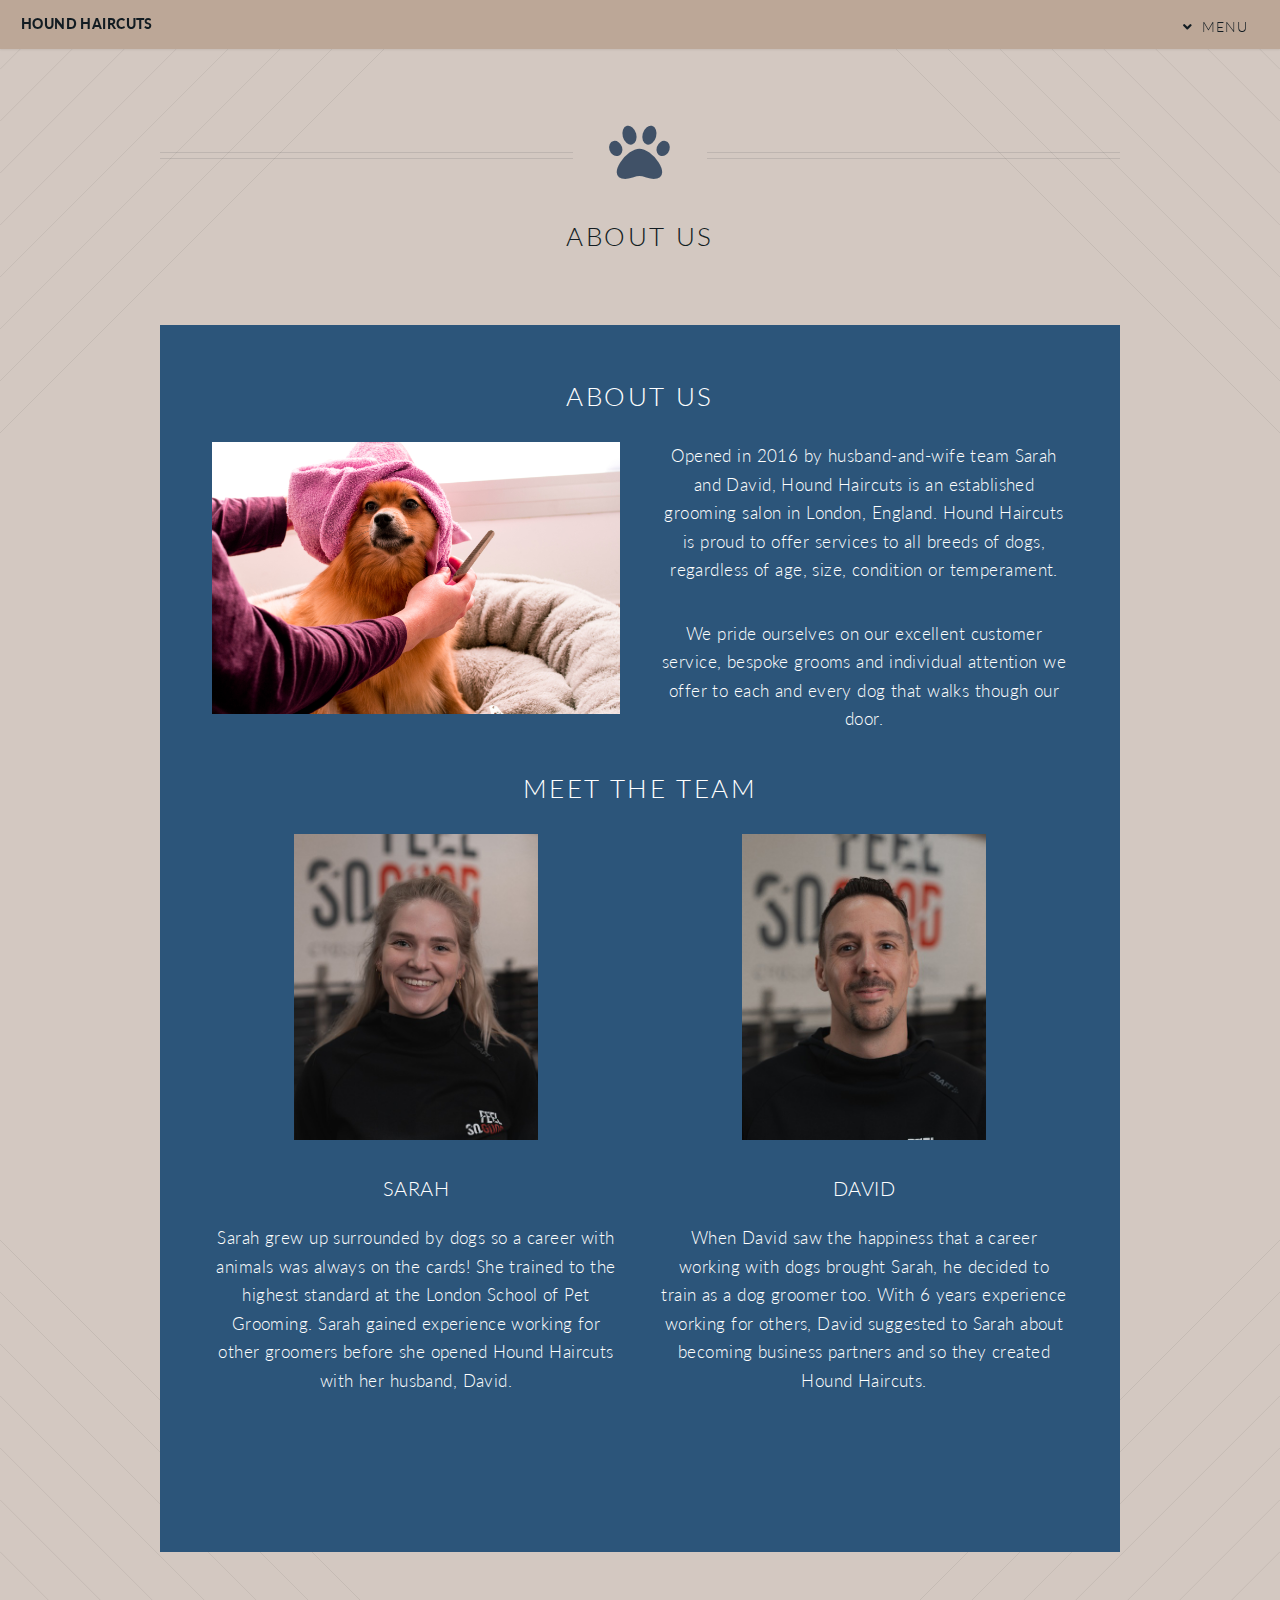
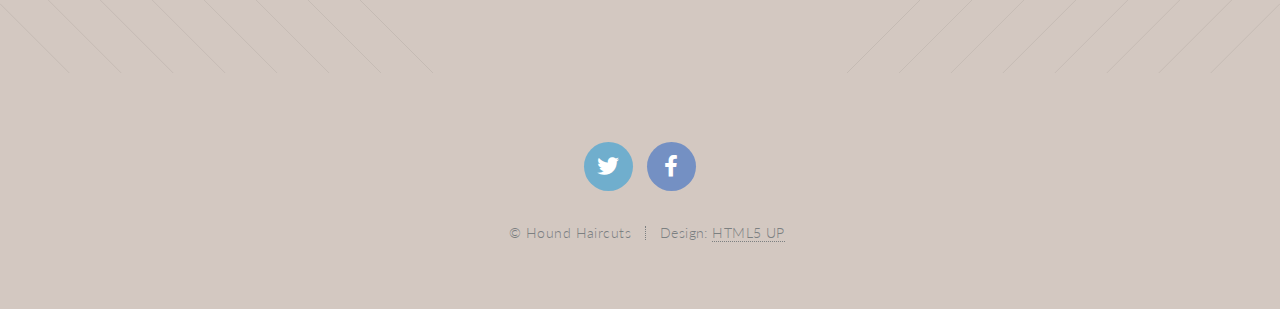
==== commit 5eaa77ff: "colour scheme changed and about us page added" ====
--- a/aboutUs.html
+++ b/aboutUs.html
@@ -24,6 +24,7 @@
 							<a href="#">Menu</a>
 							<ul>
 								<li><a href="index.html">Home</a></li>
+								<li><a href="aboutUs.html">About Us</a></li>
 								<li><a href="services.html">Our services</a></li>
 								<li><a href="contact.html">Contact</a></li>
 								</li>
@@ -34,46 +35,55 @@
 			<!-- Main -->
 				<article id="main">
 
+					<!-- Header -->
 					<header class="special container">
-						<span class="icon solid fa-laptop"></span>
+						<span class="icon solid fa-paw"></span>
 						<h2>About Us</h2>
-						<h3>Learn more about Hound Haircuts and meet our team</h3>
 					</header>
+
+					<!-- About us content -->
 					<section class="wrapper style4 container">
-						<div class="row">
-							<div>
-							<section class = "special">
-								<a href="#" class="image featured"><img src="images/dog4.jpg" alt="" /></a>
-												<header>
-													<h3>About Us</h3>
-												</header>
-												<p>Opened in 2016 by husband-and-wife team Sarah and David, Hound Haircuts is an established grooming salon in London, England. Hound Haircuts is proud to offer services to all breeds of dogs, regardless of age, size, condition or temperament.</p>
-												<p>We are not like a regular high street dog groomers which serves several dogs at a time and confines them to cages. We pride ourselves on our excellent customer service, bespoke grooms and individual attention we offer to each and every dog that walks though our door.</p>
-							</section>
-						</div>
-						</div>
-						<a href="#" class="image featured"><img src="images/dog4.png" alt="" /></a>
-					<section class="wrapper style1 container special">
+						<section class="wrapper style1 container special">
+							<h2>About Us</h2>
 						<div class="row">
 							<div class="col-40 col-12-narrower">
 								<section>
+									<a href="#" class="image featured"><img src="images/dog4.jpg" alt="" /></a>
+								</section>
+							</div>
+							<div class="col-40 col-12-narrower">
+								<section>
+									<p>Opened in 2016 by husband-and-wife team Sarah and David, Hound Haircuts is an established grooming salon in London, England. Hound Haircuts is proud to offer services to all breeds of dogs, regardless of age, size, condition or temperament.</p>
+									<p>We pride ourselves on our excellent customer service, bespoke grooms and individual attention we offer to each and every dog that walks though our door.</p>
+								</section>
+							</div>
+						</div>
+
+							<!-- staff profiles-->
+							
+							<h2>Meet the team</h2>
+							<div class="row">
+							<div class="col-40 col-12-narrower">
+								<section>
 									<header>
-										<a href="#" class="image featured headshot"><img src="images/headshot1.jpg" alt="" /></a>
+										<a href="#" class="image featured headshot"><img src="images/sarah.jpg" alt="" /></a>
 										<h3>Sarah</h3>
 									</header>
-									<p>Sarah grew up surrounded by dogs so a career with animals was always on the cards! She trained at the London School of Pet Grooming, which is a City and Guilds Approved Centre. Trained to the highest standard, Sarah gained experience working for other groomers before she opened Hound Haircuts with her husband, David.</p>
+									<p>Sarah grew up surrounded by dogs so a career with animals was always on the cards! She trained to the highest standard at the London School of Pet Grooming. Sarah gained experience working for other groomers before she opened Hound Haircuts with her husband, David.</p>
 								</section>
 							</div>
 							<div class="col-40 col-12-narrower">
 								<section>
 									<header>
-										<a href="#" class="image featured headshot"><img src="images/headshot3.jpg" alt="" /></a>
-										<h3>Sarah</h3>
+										<a href="#" class="image featured headshot"><img src="images/david.jpg" alt="" /></a>
+										<h3>David</h3>
 									</header>
-									<p>Sarah grew up surrounded by dogs so a career with animals was always on the cards! She trained at the London School of Pet Grooming, which is a City and Guilds Approved Centre. Trained to the highest standard, Sarah gained experience working for other groomers before she opened Hound Haircuts with her husband, David.</p>
+									<p>When David saw the happiness that a career working with dogs brought Sarah, he decided to train as a dog groomer too. With 6 years experience working for others, David suggested to Sarah about becoming business partners and so they created Hound Haircuts.</p>
 								</section>
 							</div>
 						</div>
+						</section>
+					</div>
 				</article>
 
 			<!-- Footer -->
--- a/assets/css/main.css
+++ b/assets/css/main.css
@@ -1783,7 +1783,7 @@
 
 			header.special .icon:before {
 				font-size: 3.5em;
-				opacity: 0.35;
+				opacity: 0.7;
 			}
 
 	footer > :last-child {
@@ -1891,7 +1891,7 @@
 			}
 			.image.featured.headshot img {
 				display: block;
-				width: 200px;
+				width: 60%;
 				margin: 0 auto;
 			}
 
@@ -1900,6 +1900,7 @@
 	.icon {
 		text-decoration: none;
 		position: relative;
+		color: #032042;
 	}
 
 		.icon:before {
@@ -1998,7 +1999,7 @@
 			cursor: default;
 			display: block;
 			margin: 0 0 1.5em 0;
-			opacity: 0.35;
+			opacity: 0.7;
 			text-align: center;
 		}
 
@@ -2054,7 +2055,7 @@
 	ul.featured-icons {
 		cursor: default;
 		margin: -0.75em 0 0 0;
-		opacity: 0.35;
+		opacity: 0.75;
 		overflow: hidden;
 		position: relative;
 		list-style: none;
@@ -2544,14 +2545,15 @@
 	#banner {
 		background-attachment: scroll, scroll, scroll, fixed;
 		background-color: #645862;
-		background-image: url("images/light-bl.svg"), url("images/light-br.svg"), url("images/overlay.png"), url("../../images/banner1.jpg");
+		background-image: url("images/light-bl.svg"), url("images/light-br.svg"), url("images/overlay.png"), url("../../images/banner2.jpg");
 		background-position: bottom left, bottom right, top left, top center;
 		background-repeat: no-repeat, no-repeat, repeat, no-repeat;
 		background-size: 25em, 25em, auto, cover;
 		color: #fff;
 		cursor: default;
-		padding: 6em 0;
+		padding: 4em 0;
 		text-align: center;
+		height: 500px;
 	}
 
 		#banner .inner {
@@ -2567,15 +2569,15 @@
 			color: #fff;
 			display: inline-block;
 			opacity: 0;
-			padding: 3em;
+			padding: 1em;
 			text-align: center;
+			margin: 0 auto;
 		}
 
 			#banner .inner header {
 				display: inline-block;
 				border-bottom: solid 2px;
 				border-top: solid 2px;
-				margin: 0 0 2em 0;
 				padding: 3px 0 3px 0;
 			}
 
